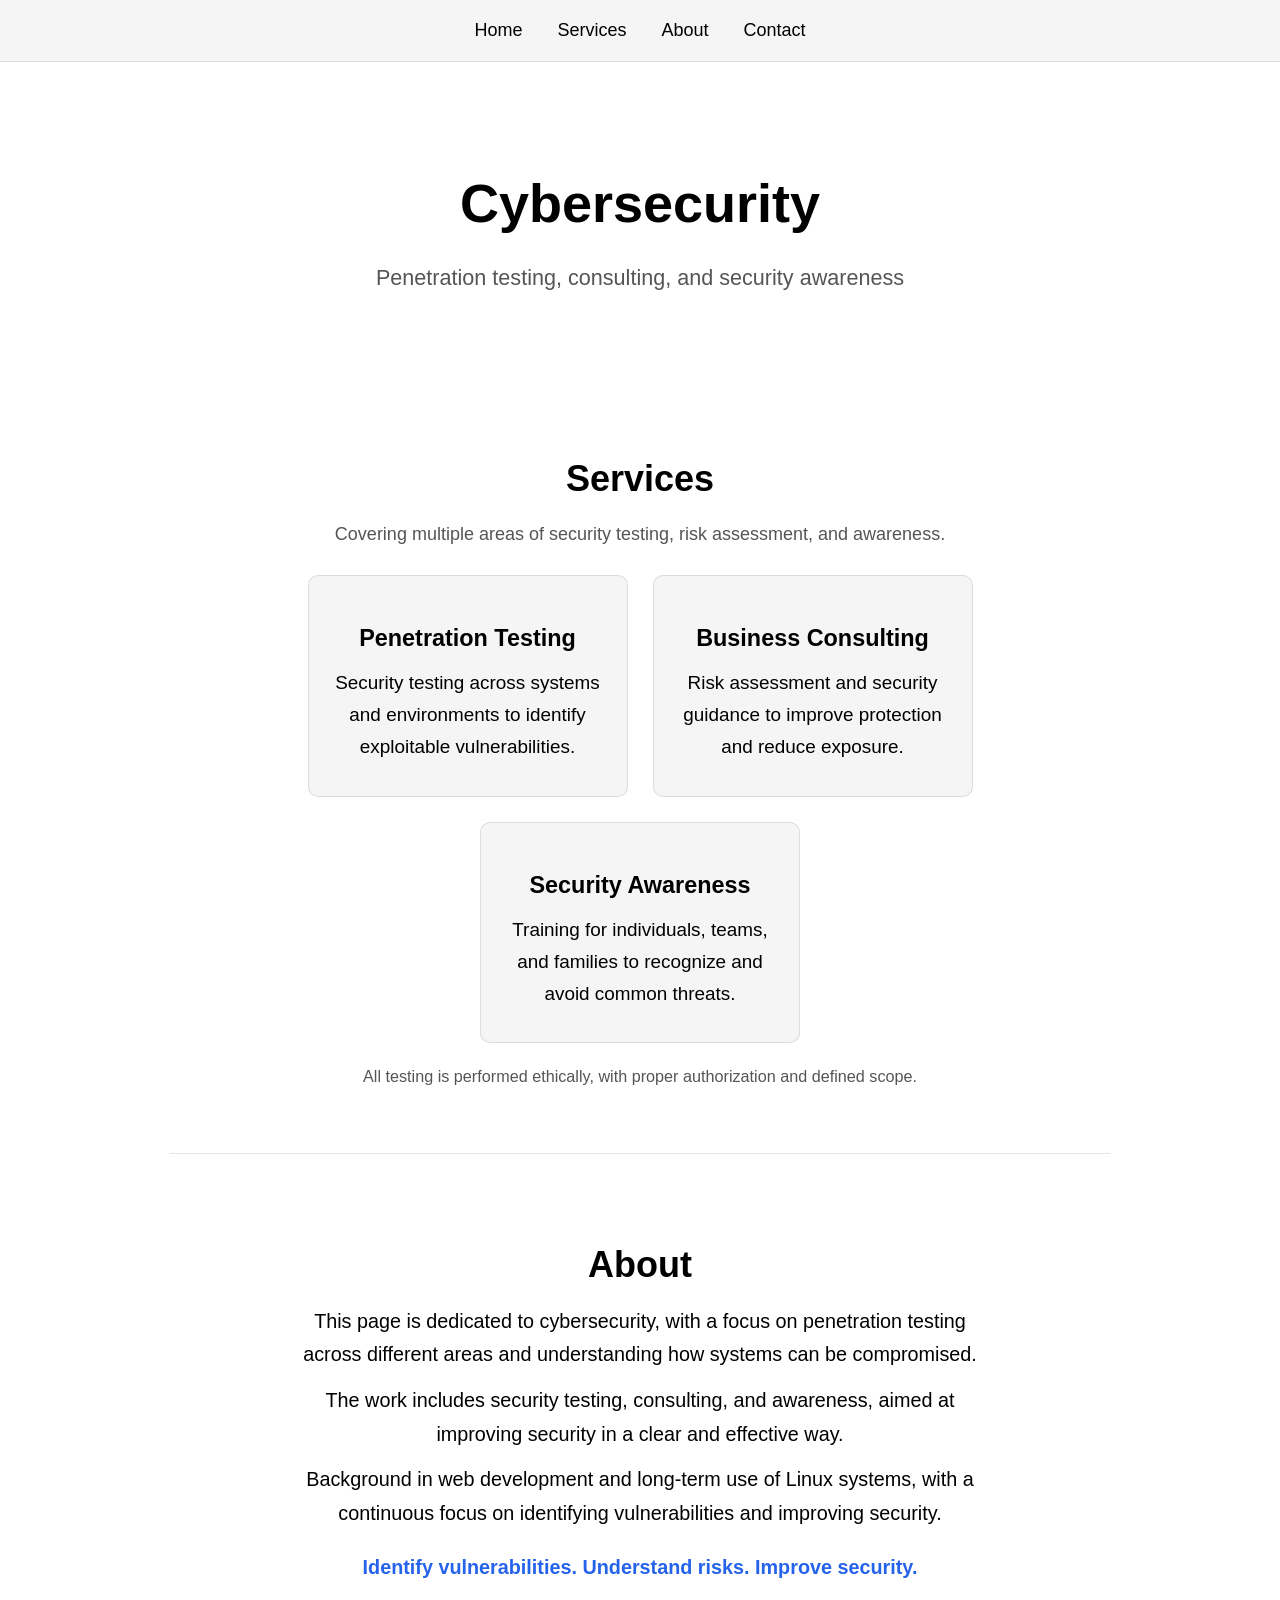
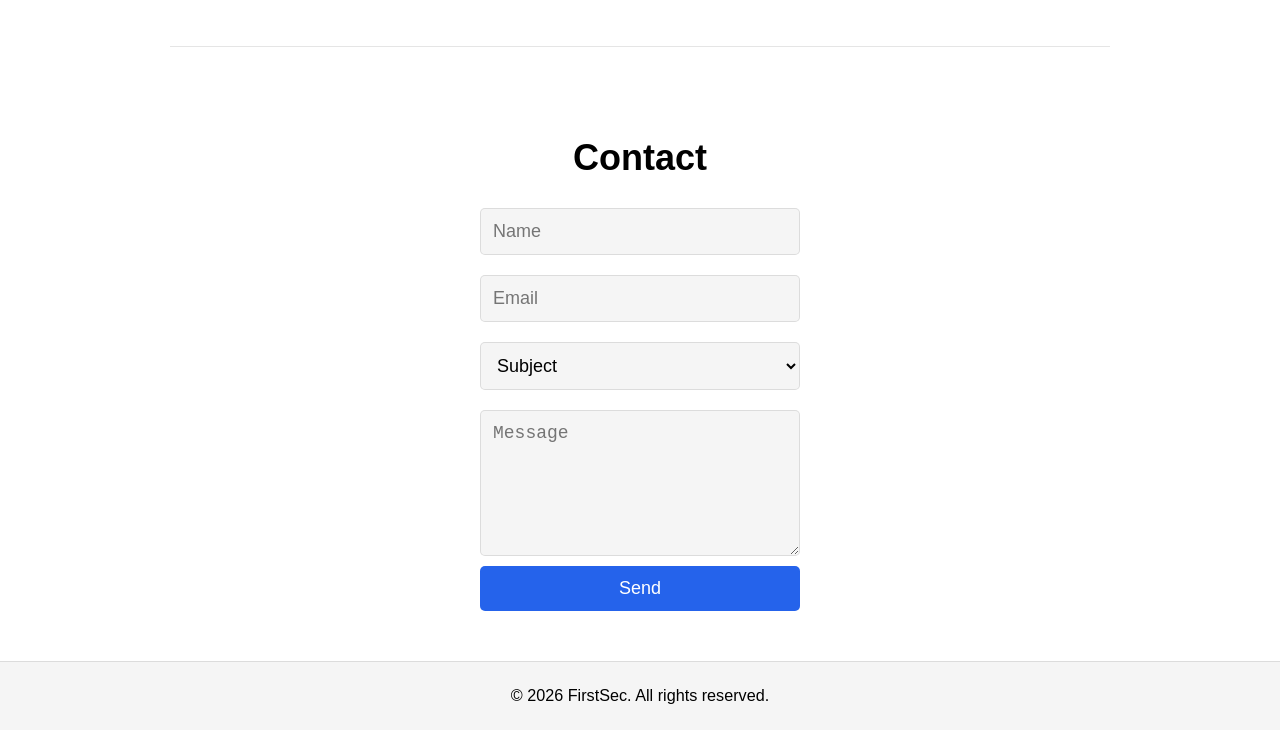
==== index.html @ 1c58866a "init" ====
<!DOCTYPE html>
<html lang="en">

<head>
  <meta charset="UTF-8">
  <meta name="viewport" content="width=device-width, initial-scale=1.0">
  <title>FirstSec | Cybersecurity</title>
  <link rel="stylesheet" href="s.css">
</head>

<body>

  <!-- NAV -->
  <nav>
    <div>
      <a href="index.html">Home</a>
      <a href="#services">Services</a>
      <a href="#about">About</a>
      <a href="#contact">Contact</a>
    </div>
  </nav>

  <!-- HERO -->
  <header>
    <h1>Cybersecurity</h1>
    <p>Penetration testing, consulting, and security awareness</p>
  </header>

  <!-- SERVICES -->
  <section id="services">
    <h2>Services</h2>

    <p class="section-subtitle">
      Covering multiple areas of security testing, risk assessment, and awareness.
    </p>

    <div class="all-card">
      <div class="card">
        <h3>Penetration Testing</h3>
        <p>
          Security testing across systems and environments to identify exploitable vulnerabilities.
        </p>
      </div>

      <div class="card">
        <h3>Business Consulting</h3>
        <p>
          Risk assessment and security guidance to improve protection and reduce exposure.
        </p>
      </div>

      <div class="card">
        <h3>Security Awareness</h3>
        <p>
          Training for individuals, teams, and families to recognize and avoid common threats.
        </p>
      </div>
    </div>

    <p class="note">
      All testing is performed ethically, with proper authorization and defined scope.
    </p>
  </section>

  <!-- ABOUT -->
  <section id="about">
    <h2>About</h2>

    <p>
      This page is dedicated to cybersecurity, with a focus on penetration testing across different areas and understanding how systems can be compromised.
    </p>

    <p>
      The work includes security testing, consulting, and awareness, aimed at improving security in a clear and effective way.
    </p>

    <p>
      Background in web development and long-term use of Linux systems, with a continuous focus on identifying vulnerabilities and improving security.
    </p>

    <p class="mission">
      Identify vulnerabilities. Understand risks. Improve security.
    </p>

  </section>

  <!-- CONTACT -->
  <section id="contact">
    <h2>Contact</h2>

    <form action="https://formspree.io/f/xqegawqq" method="POST">
      <input type="text" name="name" placeholder="Name" required>
      <input type="email" name="email" placeholder="Email" required>

      <select name="subject" required>
        <option value="" disabled selected>Subject</option>
        <option value="general">General Inquiry</option>
        <option value="penetration-testing">Penetration Testing</option>
        <option value="business-consulting">Business Consulting</option>
        <option value="security-awareness">Security Awareness</option>
      </select>

      <textarea name="message" placeholder="Message"></textarea>
      <button type="submit">Send</button>
    </form>
  </section>

  <!-- FOOTER -->
  <footer>
    © 2026 FirstSec. All rights reserved.
  </footer>

</body>

</html>
---- s.css ----
/* =========================
   THEME VARIABLES
========================= */
:root {
  --bg: #ffffff;
  --text: #000000;
  --card-bg: #f5f5f5;
  --nav-bg: #f5f5f5;
  --footer-bg: #f5f5f5;
  --button-bg: #2563eb;
  --border: rgba(0, 0, 0, 0.1);
  --muted: #555;
}

/* DARK MODE */
@media (prefers-color-scheme: dark) {
  :root {
    --bg: #0d1117;
    --text: #e6edf3;
    --card-bg: #161b22;
    --nav-bg: #161b22;
    --footer-bg: #161b22;
    --button-bg: #3b82f6;
    --border: rgba(255, 255, 255, 0.1);
    --muted: #8b949e;
  }
}

/* =========================
   GLOBAL
========================= */
html {
  font-size: 18px; /* increased from 16px */
}

body {
  margin: 0;
  font-family: Arial, sans-serif;
  background: var(--bg);
  color: var(--text);
  line-height: 1.7;
}

/* =========================
   TYPOGRAPHY
========================= */
h1 {
  font-size: 3rem;
  margin-bottom: 10px;
}

h2 {
  font-size: 2rem;
  margin-bottom: 10px;
}

h3 {
  font-size: 1.3rem;
  margin-bottom: 8px;
}

p {
  font-size: 1.1rem;
  max-width: 65ch;
  margin: 0 auto 12px;
}

header p {
  font-size: 1.2rem;
  color: var(--muted);
}

.section-subtitle {
  color: var(--muted);
  font-size: 1rem;
  margin-bottom: 25px;
}

.note {
  font-size: 0.9rem;
  color: var(--muted);
  margin-top: 20px;
}

.mission {
  margin-top: 20px;
  font-weight: bold;
  color: var(--button-bg);
  font-size: 1.1rem;
}

/* =========================
   NAV
========================= */
nav {
  display: flex;
  padding: 15px 0;
  background: var(--nav-bg);
  justify-content: center;
  border-bottom: 1px solid var(--border);
}

nav a {
  color: var(--text);
  margin: 0 15px;
  text-decoration: none;
  font-size: 1rem;
}

nav a:hover {
  opacity: 0.7;
}

/* =========================
   HERO
========================= */
header {
  text-align: center;
  padding: 60px 20px; /* reduced spacing */
}

/* =========================
   SECTIONS
========================= */
section {
  padding: 50px 20px; /* tighter spacing */
  text-align: center;
  max-width: 900px;
  margin: auto;
}

/* subtle separation */
section + section {
  border-top: 1px solid var(--border);
}

/* better readability for about */
#about p {
  text-align: center;
}

/* =========================
   CARDS
========================= */
.all-card {
  display: flex;
  gap: 25px;
  justify-content: center;
  flex-wrap: wrap;
}

.card {
  background: var(--card-bg);
  padding: 20px;
  width: 100%;              
  max-width: 320px;         
  border-radius: 10px;
  border: 1px solid var(--border);
  transition: 0.2s ease;
  box-sizing: border-box;   
}

.card p {
  font-size: 1.05rem;
}

.card:hover {
  transform: translateY(-5px);
  border-color: var(--button-bg);
}

/* =========================
   CONTACT
========================= */
form {
  display: flex;
  flex-direction: column;
  width: 320px;
  margin: auto;
}

input,
textarea,
select {
  margin: 10px 0;
  padding: 12px;
  border-radius: 5px;
  border: 1px solid var(--border);
  background: var(--card-bg);
  color: var(--text);
  font-size: 1rem;
}

textarea {
  resize: vertical;
  min-height: 120px;
}

/* =========================
   BUTTON
========================= */
button {
  background: var(--button-bg);
  border: none;
  padding: 12px;
  cursor: pointer;
  color: white;
  border-radius: 5px;
  transition: 0.2s;
  font-size: 1rem;
}

button:hover {
  opacity: 0.9;
}

/* =========================
   FOOTER
========================= */
footer {
  background: var(--footer-bg);
  padding: 20px;
  font-size: 0.9rem;
  text-align: center;
  border-top: 1px solid var(--border);
}

/* =========================
   RESPONSIVE
========================= */
@media (max-width: 768px) {
  html {
    font-size: 17px;
  }

  .all-card {
    flex-direction: column;
    align-items: center;
  }

  form {
    width: 100%;
    max-width: 320px;
  }
}
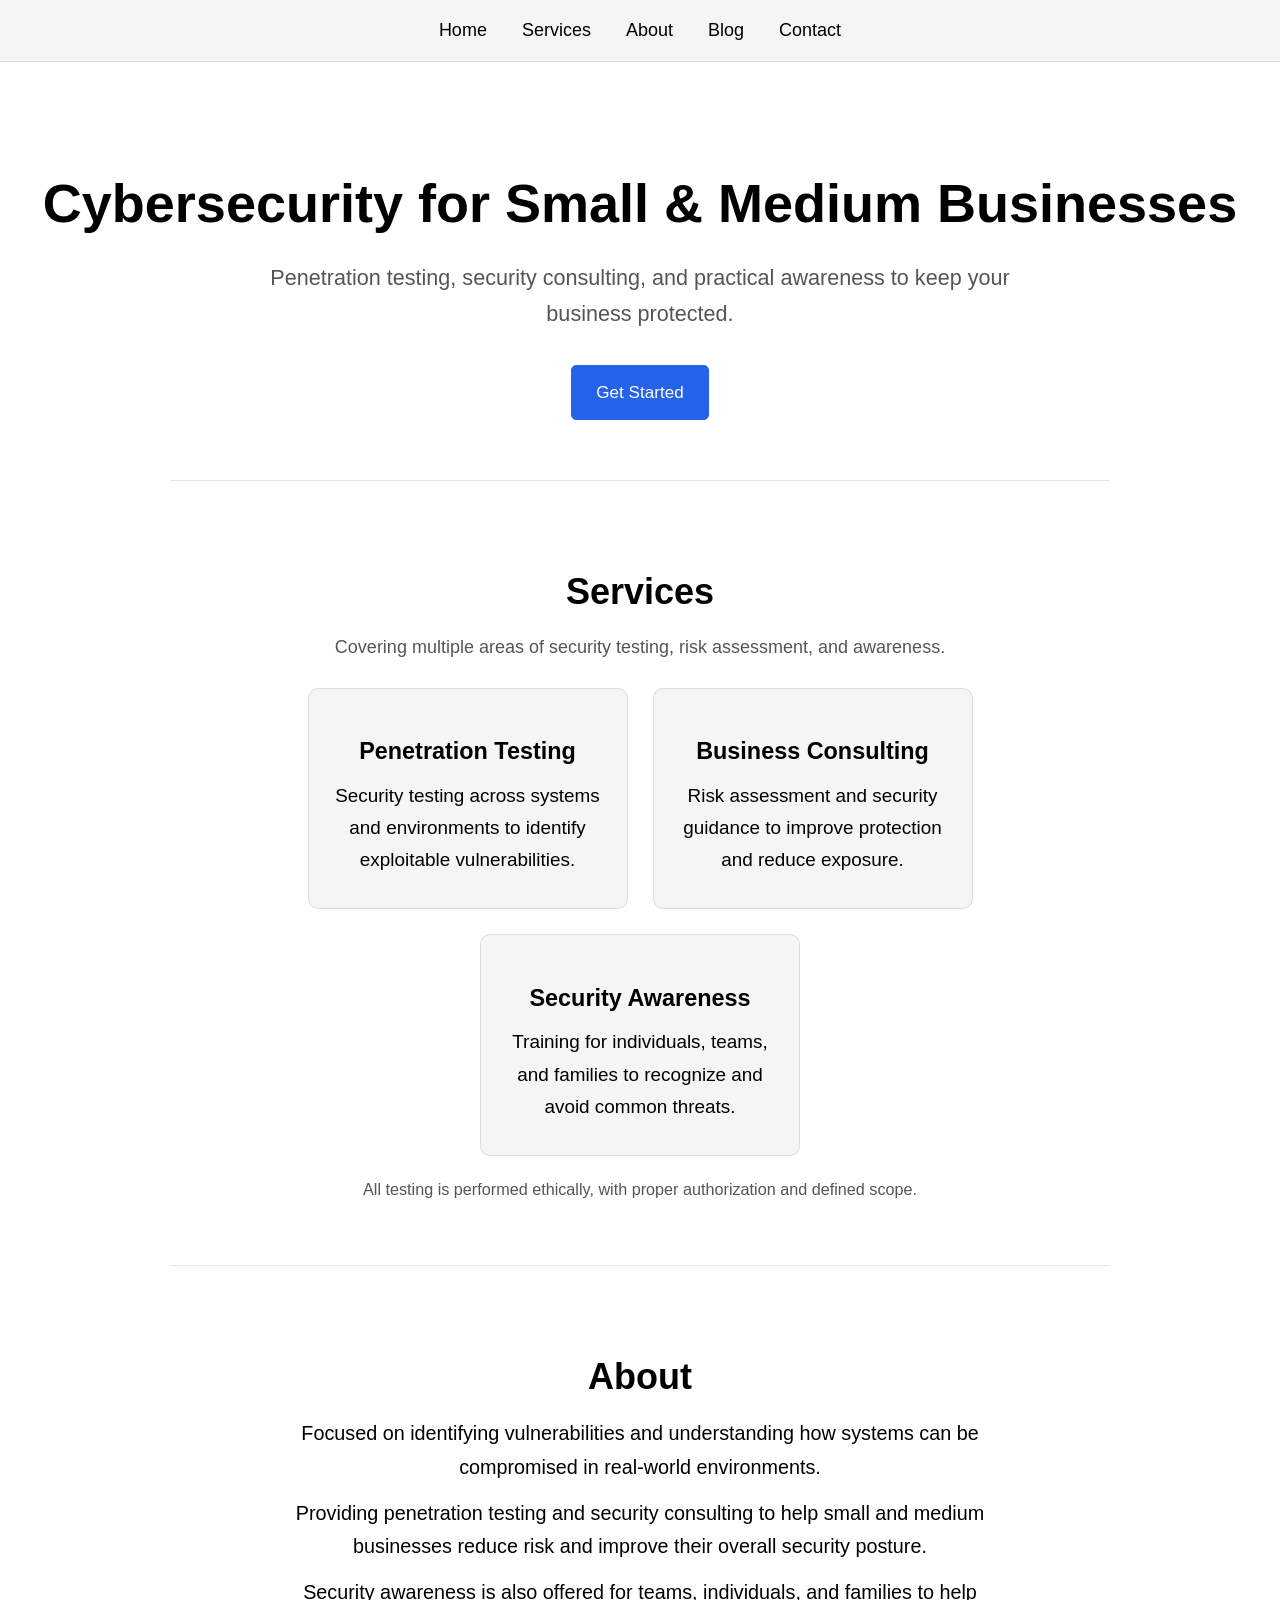
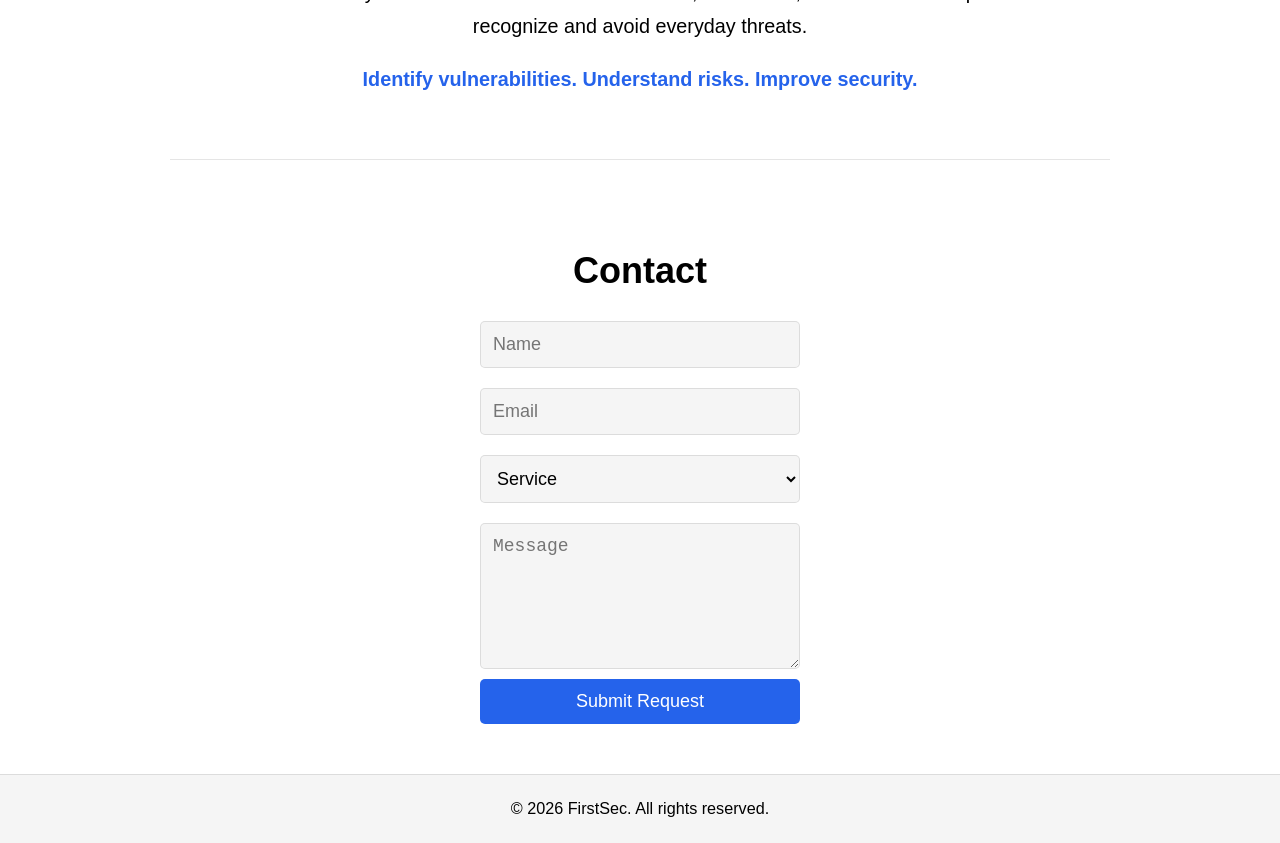
==== commit 9e495dc6: "global header,footer & blog" ====
--- a/index.html
+++ b/index.html
@@ -10,20 +10,13 @@
 
 <body>
 
-  <!-- NAV -->
-  <nav>
-    <div>
-      <a href="index.html">Home</a>
-      <a href="#services">Services</a>
-      <a href="#about">About</a>
-      <a href="#contact">Contact</a>
-    </div>
-  </nav>
+  <div id="header"></div>
 
   <!-- HERO -->
   <header>
-    <h1>Cybersecurity</h1>
-    <p>Penetration testing, consulting, and security awareness</p>
+    <h1>Cybersecurity for Small & Medium Businesses</h1>
+    <p>Penetration testing, security consulting, and practical awareness to keep your business protected.</p>
+    <a href="#contact" class="cta-button">Get Started</a>
   </header>
 
   <!-- SERVICES -->
@@ -67,15 +60,18 @@
     <h2>About</h2>
 
     <p>
-      This page is dedicated to cybersecurity, with a focus on penetration testing across different areas and understanding how systems can be compromised.
+      Focused on identifying vulnerabilities and understanding how systems can be compromised in real-world
+      environments.
     </p>
 
     <p>
-      The work includes security testing, consulting, and awareness, aimed at improving security in a clear and effective way.
+      Providing penetration testing and security consulting to help small and medium businesses reduce risk and improve
+      their overall security posture.
     </p>
 
     <p>
-      Background in web development and long-term use of Linux systems, with a continuous focus on identifying vulnerabilities and improving security.
+      Security awareness is also offered for teams, individuals, and families to help recognize and avoid everyday
+      threats.
     </p>
 
     <p class="mission">
@@ -93,7 +89,7 @@
       <input type="email" name="email" placeholder="Email" required>
 
       <select name="subject" required>
-        <option value="" disabled selected>Subject</option>
+        <option value="" disabled selected>Service</option>
         <option value="general">General Inquiry</option>
         <option value="penetration-testing">Penetration Testing</option>
         <option value="business-consulting">Business Consulting</option>
@@ -101,14 +97,21 @@
       </select>
 
       <textarea name="message" placeholder="Message"></textarea>
-      <button type="submit">Send</button>
+      <button type="submit">Submit Request</button>
     </form>
   </section>
 
-  <!-- FOOTER -->
-  <footer>
-    © 2026 FirstSec. All rights reserved.
-  </footer>
+  <div id="footer"></div>
+  
+  <script>
+    fetch("/header.html")
+      .then(res => res.text())
+      .then(data => document.getElementById("header").innerHTML = data);
+
+    fetch("/footer.html")
+      .then(res => res.text())
+      .then(data => document.getElementById("footer").innerHTML = data);
+  </script>
 
 </body>
 
--- a/s.css
+++ b/s.css
@@ -129,6 +129,10 @@
   margin: auto;
 }
 
+header + section {
+  border-top: 1px solid var(--border);
+}
+
 /* subtle separation */
 section + section {
   border-top: 1px solid var(--border);
@@ -214,6 +218,99 @@
   opacity: 0.9;
 }
 
+.cta-button {
+  display: inline-block;
+  margin-top: 20px;
+  padding: 12px 24px;
+  text-decoration: none;
+  font-size: 0.95rem;
+  border-radius: 5px;
+
+  background: var(--button-bg);
+  color: #fff;
+  border: 1px solid var(--button-bg);
+
+  transition: all 0.2s ease;
+}
+
+.cta-button:hover {
+  opacity: 0.9;
+}
+
+
+/* =========================
+   BLOG
+========================= */
+.blog-archive {
+  padding: 50px 20px;
+  max-width: 900px;
+  margin: auto;
+  text-align: center;
+}
+
+.blog-archive .section-subtitle {
+  margin-bottom: 40px;
+}
+
+.post-preview {
+  margin: 50px auto;
+  max-width: 700px;
+  text-align: left;
+}
+
+.post-preview h2 {
+  font-size: 1.5rem;
+  margin-bottom: 10px;
+}
+
+.post-preview p {
+  color: var(--muted);
+}
+
+/* =========================
+   BLOG POST
+========================= */
+.blog-post {
+  padding: 50px 20px;
+  max-width: 700px;
+  margin: auto;
+}
+
+.blog-post h1 {
+  margin-bottom: 15px;
+}
+
+.blog-post h2 {
+  margin-top: 30px;
+}
+
+.blog-post p {
+  text-align: left;
+}
+
+.meta {
+  font-size: 0.9rem;
+  color: var(--muted);
+}
+
+.back-link {
+  display: inline-block;
+  margin-bottom: 30px;
+  margin-left: 2px;
+}
+
+.back-link:hover {
+  opacity: 0.7;
+}
+
+.blog-post a {
+  color: var(--text);
+  text-decoration: underline;
+}
+
+.blog-post a:hover {
+  opacity: 0.7;
+}
 /* =========================
    FOOTER
 ========================= */
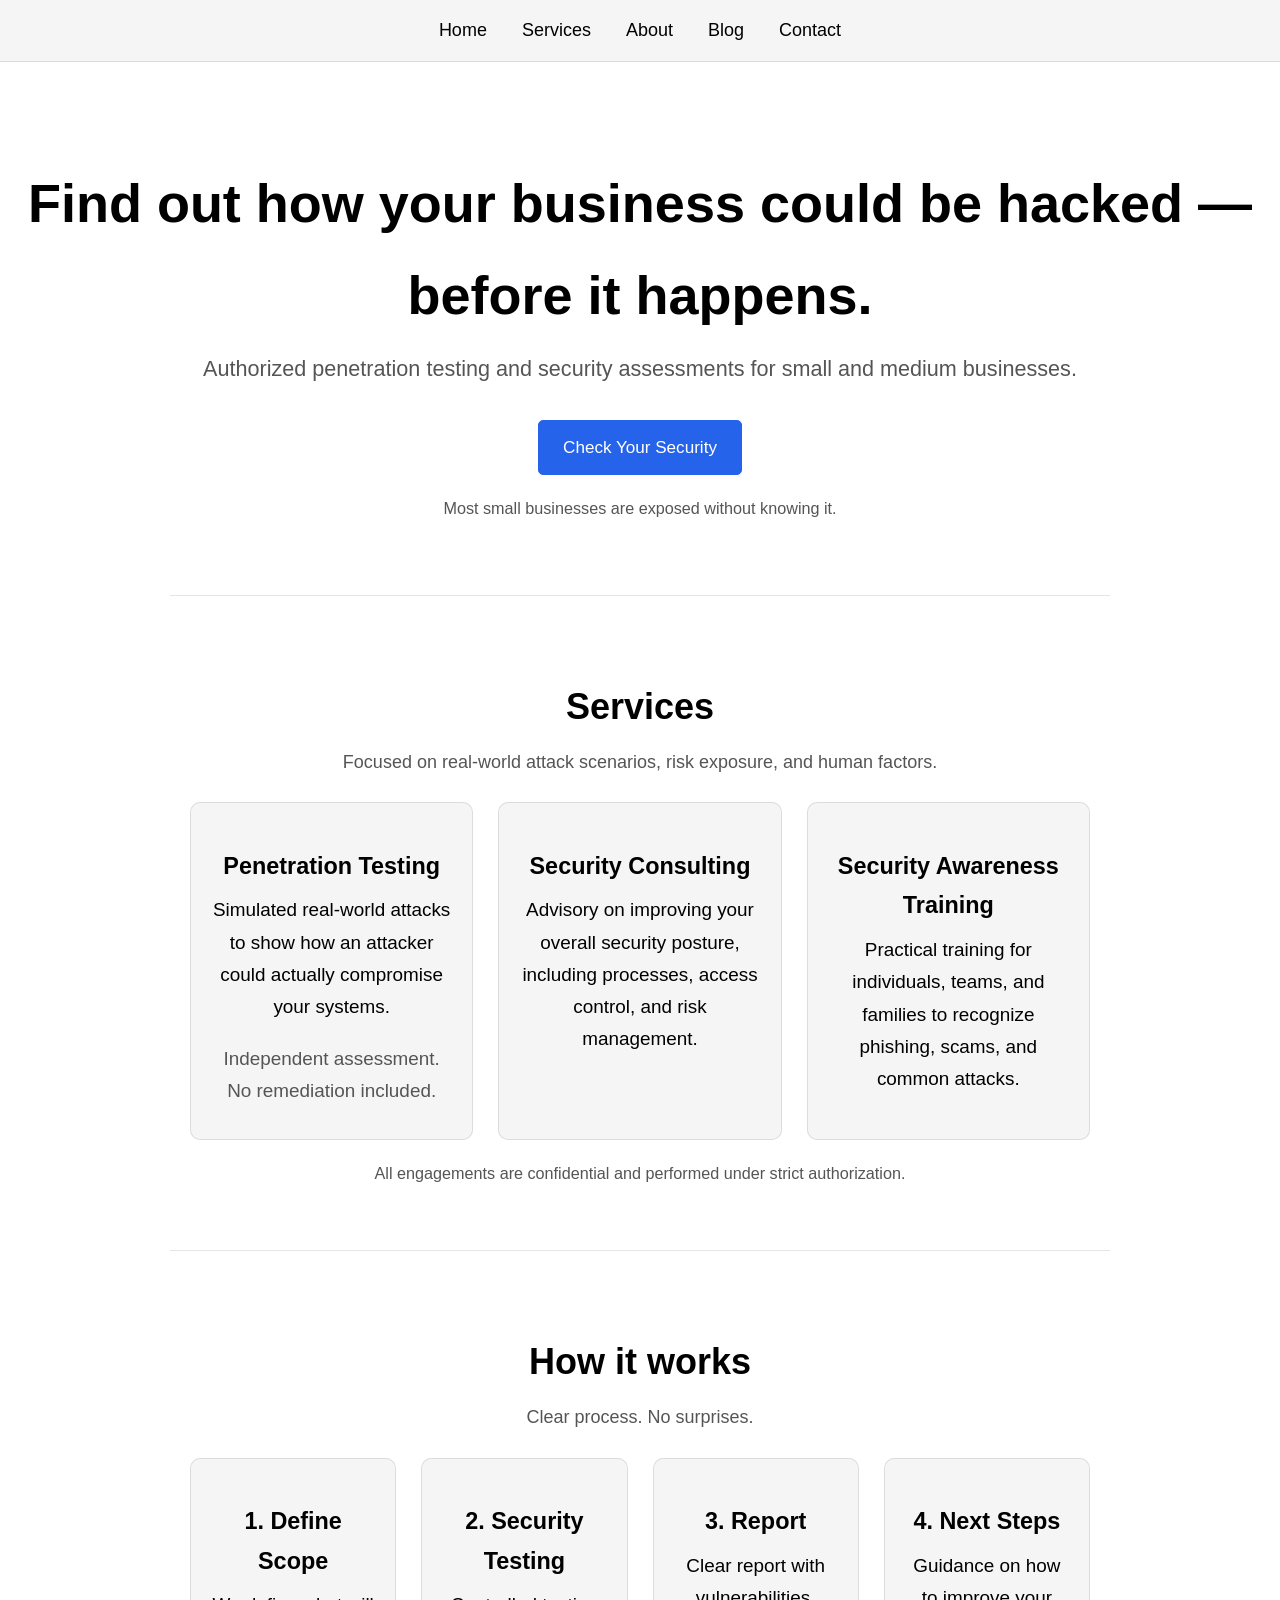
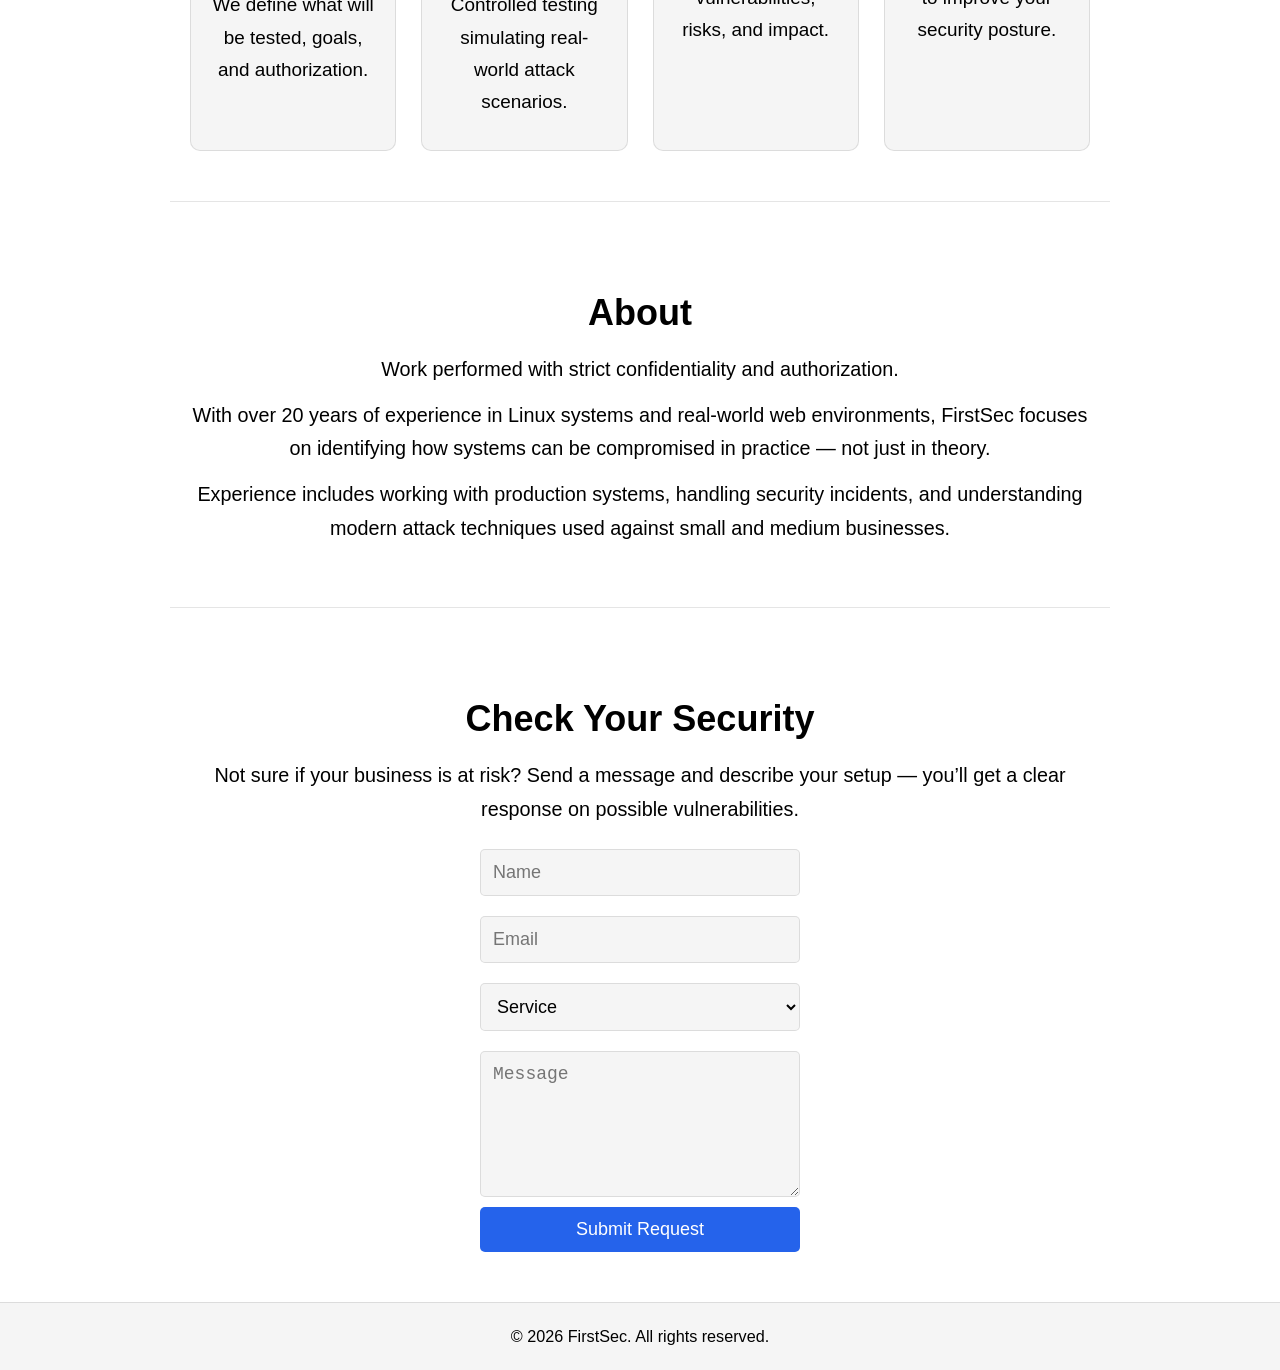
==== commit 3c843fff: "update home, add articles" ====
--- a/index.html
+++ b/index.html
@@ -5,6 +5,14 @@
   <meta charset="UTF-8">
   <meta name="viewport" content="width=device-width, initial-scale=1.0">
   <title>FirstSec | Cybersecurity</title>
+  <script async src="https://www.googletagmanager.com/gtag/js?id=G-D3HH5Q3XYY"></script>
+  <script>
+    window.dataLayer = window.dataLayer || [];
+    function gtag() { dataLayer.push(arguments); }
+    gtag('js', new Date());
+
+    gtag('config', 'G-D3HH5Q3XYY');
+  </script>
   <link rel="stylesheet" href="s.css">
 </head>
 
@@ -14,9 +22,14 @@
 
   <!-- HERO -->
   <header>
-    <h1>Cybersecurity for Small & Medium Businesses</h1>
-    <p>Penetration testing, security consulting, and practical awareness to keep your business protected.</p>
-    <a href="#contact" class="cta-button">Get Started</a>
+    <h1>Find out how your business could be hacked — before it happens.</h1>
+    <p>Authorized penetration testing and security assessments for small and medium businesses.</p>
+    <a href="#check-your-security" class="cta-button">Check Your Security</a>
+
+    <p class="note">
+      Most small businesses are exposed without knowing it.
+    </p>
+
   </header>
 
   <!-- SERVICES -->
@@ -24,35 +37,78 @@
     <h2>Services</h2>
 
     <p class="section-subtitle">
-      Covering multiple areas of security testing, risk assessment, and awareness.
+      Focused on real-world attack scenarios, risk exposure, and human factors.
     </p>
 
     <div class="all-card">
       <div class="card">
         <h3>Penetration Testing</h3>
         <p>
-          Security testing across systems and environments to identify exploitable vulnerabilities.
+          Simulated real-world attacks to show how an attacker could actually compromise your systems.
+        </p>
+        <p class="note">
+          Independent assessment. No remediation included.
         </p>
       </div>
 
       <div class="card">
-        <h3>Business Consulting</h3>
+        <h3>Security Consulting</h3>
         <p>
-          Risk assessment and security guidance to improve protection and reduce exposure.
+          Advisory on improving your overall security posture, including processes, access control, and risk management.
         </p>
       </div>
 
       <div class="card">
-        <h3>Security Awareness</h3>
+        <h3>Security Awareness Training</h3>
         <p>
-          Training for individuals, teams, and families to recognize and avoid common threats.
+          Practical training for individuals, teams, and families to recognize phishing, scams, and common attacks.
         </p>
       </div>
     </div>
+    <p class="note">
+      All engagements are confidential and performed under strict authorization.
+    </p>
+  </section>
 
-    <p class="note">
-      All testing is performed ethically, with proper authorization and defined scope.
+  <!-- PROCESS -->
+  <section id="process">
+    <h2>How it works</h2>
+
+    <p class="section-subtitle">
+      Clear process. No surprises.
     </p>
+
+    <div class="all-card">
+
+      <div class="card">
+        <h3>1. Define Scope</h3>
+        <p>
+          We define what will be tested, goals, and authorization.
+        </p>
+      </div>
+
+      <div class="card">
+        <h3>2. Security Testing</h3>
+        <p>
+          Controlled testing simulating real-world attack scenarios.
+        </p>
+      </div>
+
+      <div class="card">
+        <h3>3. Report</h3>
+        <p>
+          Clear report with vulnerabilities, risks, and impact.
+        </p>
+      </div>
+
+      <div class="card">
+        <h3>4. Next Steps</h3>
+        <p>
+          Guidance on how to improve your security posture.
+        </p>
+      </div>
+
+    </div>
   </section>
 
   <!-- ABOUT -->
@@ -60,29 +116,28 @@
     <h2>About</h2>
 
     <p>
-      Focused on identifying vulnerabilities and understanding how systems can be compromised in real-world
-      environments.
+      Work performed with strict confidentiality and authorization.
     </p>
 
     <p>
-      Providing penetration testing and security consulting to help small and medium businesses reduce risk and improve
-      their overall security posture.
+      With over 20 years of experience in Linux systems and real-world web environments,
+      FirstSec focuses on identifying how systems can be compromised in practice — not just in theory.
     </p>
 
     <p>
-      Security awareness is also offered for teams, individuals, and families to help recognize and avoid everyday
-      threats.
-    </p>
-
-    <p class="mission">
-      Identify vulnerabilities. Understand risks. Improve security.
+      Experience includes working with production systems, handling security incidents,
+      and understanding modern attack techniques used against small and medium businesses.
     </p>
 
   </section>
 
   <!-- CONTACT -->
-  <section id="contact">
-    <h2>Contact</h2>
+  <section id="check-your-security">
+    <h2>Check Your Security</h2>
+    <p>
+      Not sure if your business is at risk?
+      Send a message and describe your setup — you’ll get a clear response on possible vulnerabilities.
+    </p>
 
     <form action="https://formspree.io/f/xqegawqq" method="POST">
       <input type="text" name="name" placeholder="Name" required>
@@ -92,7 +147,7 @@
         <option value="" disabled selected>Service</option>
         <option value="general">General Inquiry</option>
         <option value="penetration-testing">Penetration Testing</option>
-        <option value="business-consulting">Business Consulting</option>
+        <option value="security-consulting">Security Consulting</option>
         <option value="security-awareness">Security Awareness</option>
       </select>
 
@@ -102,7 +157,7 @@
   </section>
 
   <div id="footer"></div>
-  
+
   <script>
     fetch("/header.html")
       .then(res => res.text())
--- a/s.css
+++ b/s.css
@@ -61,7 +61,7 @@
 
 p {
   font-size: 1.1rem;
-  max-width: 65ch;
+  /* max-width: 65ch; */
   margin: 0 auto 12px;
 }
 
@@ -150,7 +150,6 @@
   display: flex;
   gap: 25px;
   justify-content: center;
-  flex-wrap: wrap;
 }
 
 .card {
@@ -174,7 +173,7 @@
 }
 
 /* =========================
-   CONTACT
+   contact
 ========================= */
 form {
   display: flex;
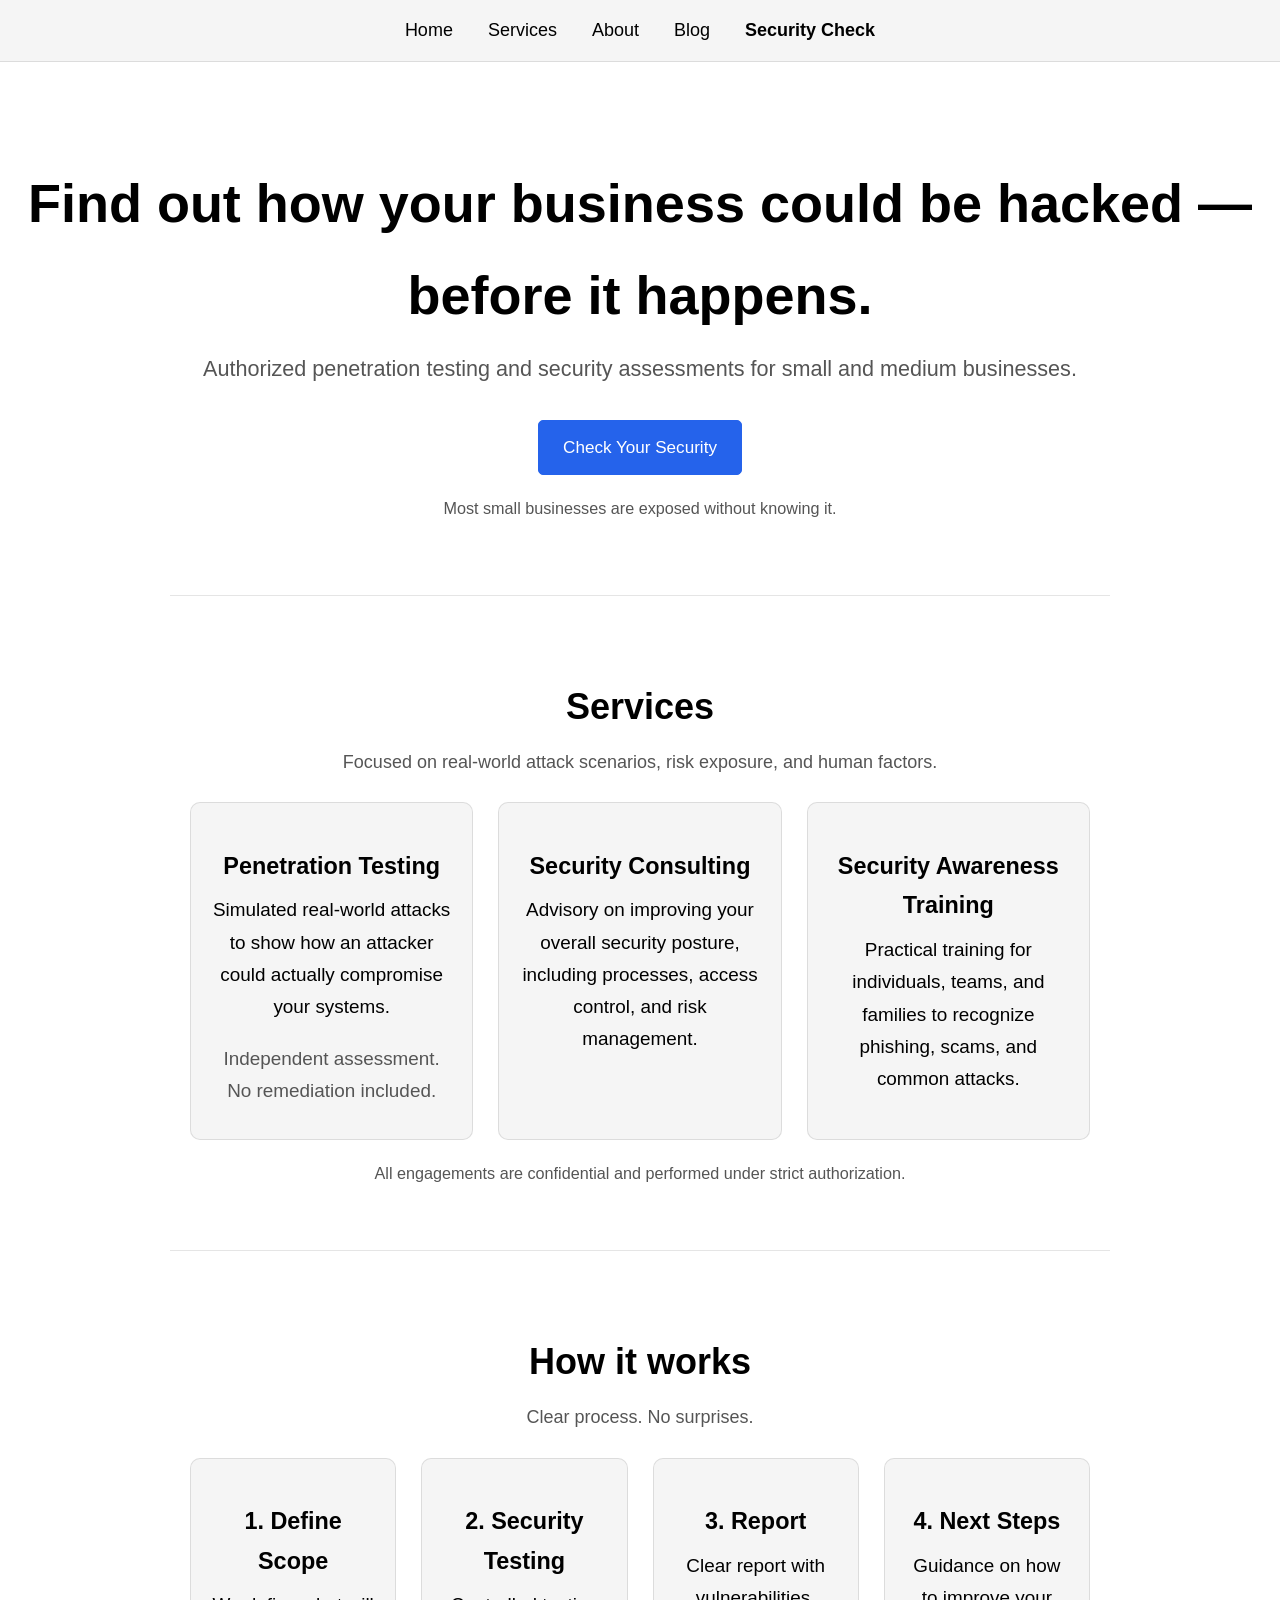
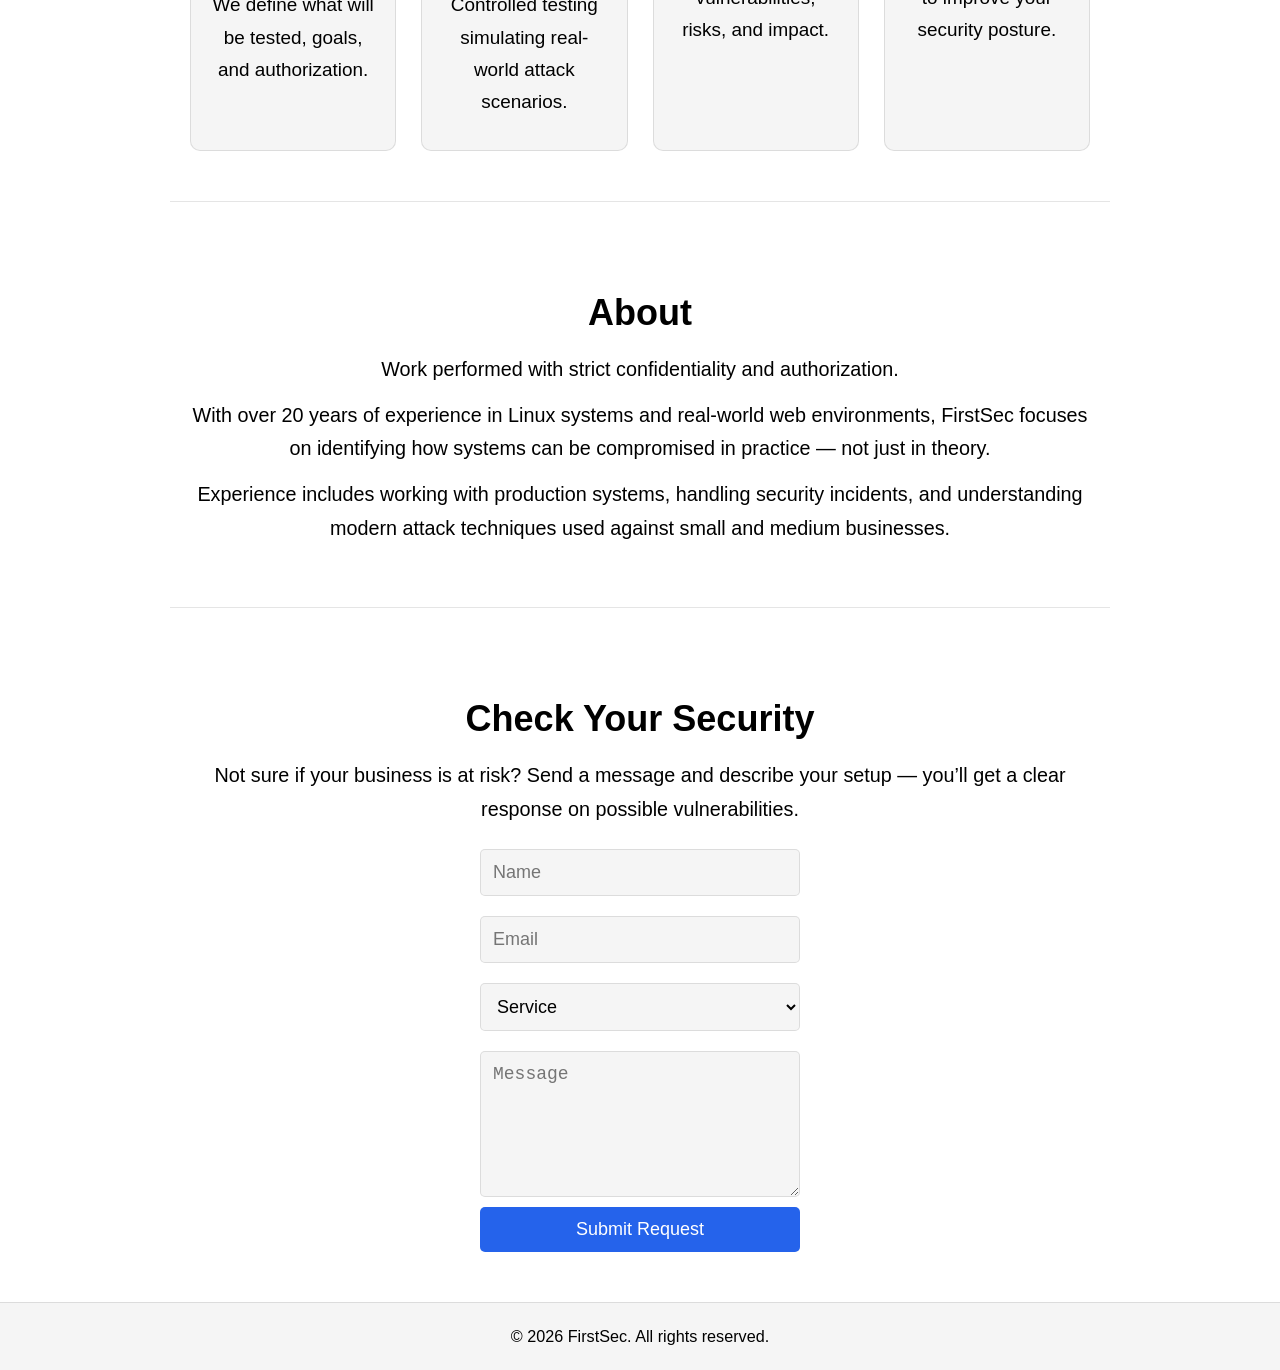
==== commit a4a200d0: "fix menu" ====
--- a/index.html
+++ b/index.html
@@ -148,7 +148,7 @@
         <option value="general">General Inquiry</option>
         <option value="penetration-testing">Penetration Testing</option>
         <option value="security-consulting">Security Consulting</option>
-        <option value="security-awareness">Security Awareness</option>
+        <option value="security-awareness">Security Awareness Training</option>
       </select>
 
       <textarea name="message" placeholder="Message"></textarea>
--- a/s.css
+++ b/s.css
@@ -338,4 +338,11 @@
     width: 100%;
     max-width: 320px;
   }
+}
+@media (max-width: 500px) {
+  nav div {
+    display: flex;
+    flex-wrap: wrap;
+    justify-content: center;
+  }
 }
